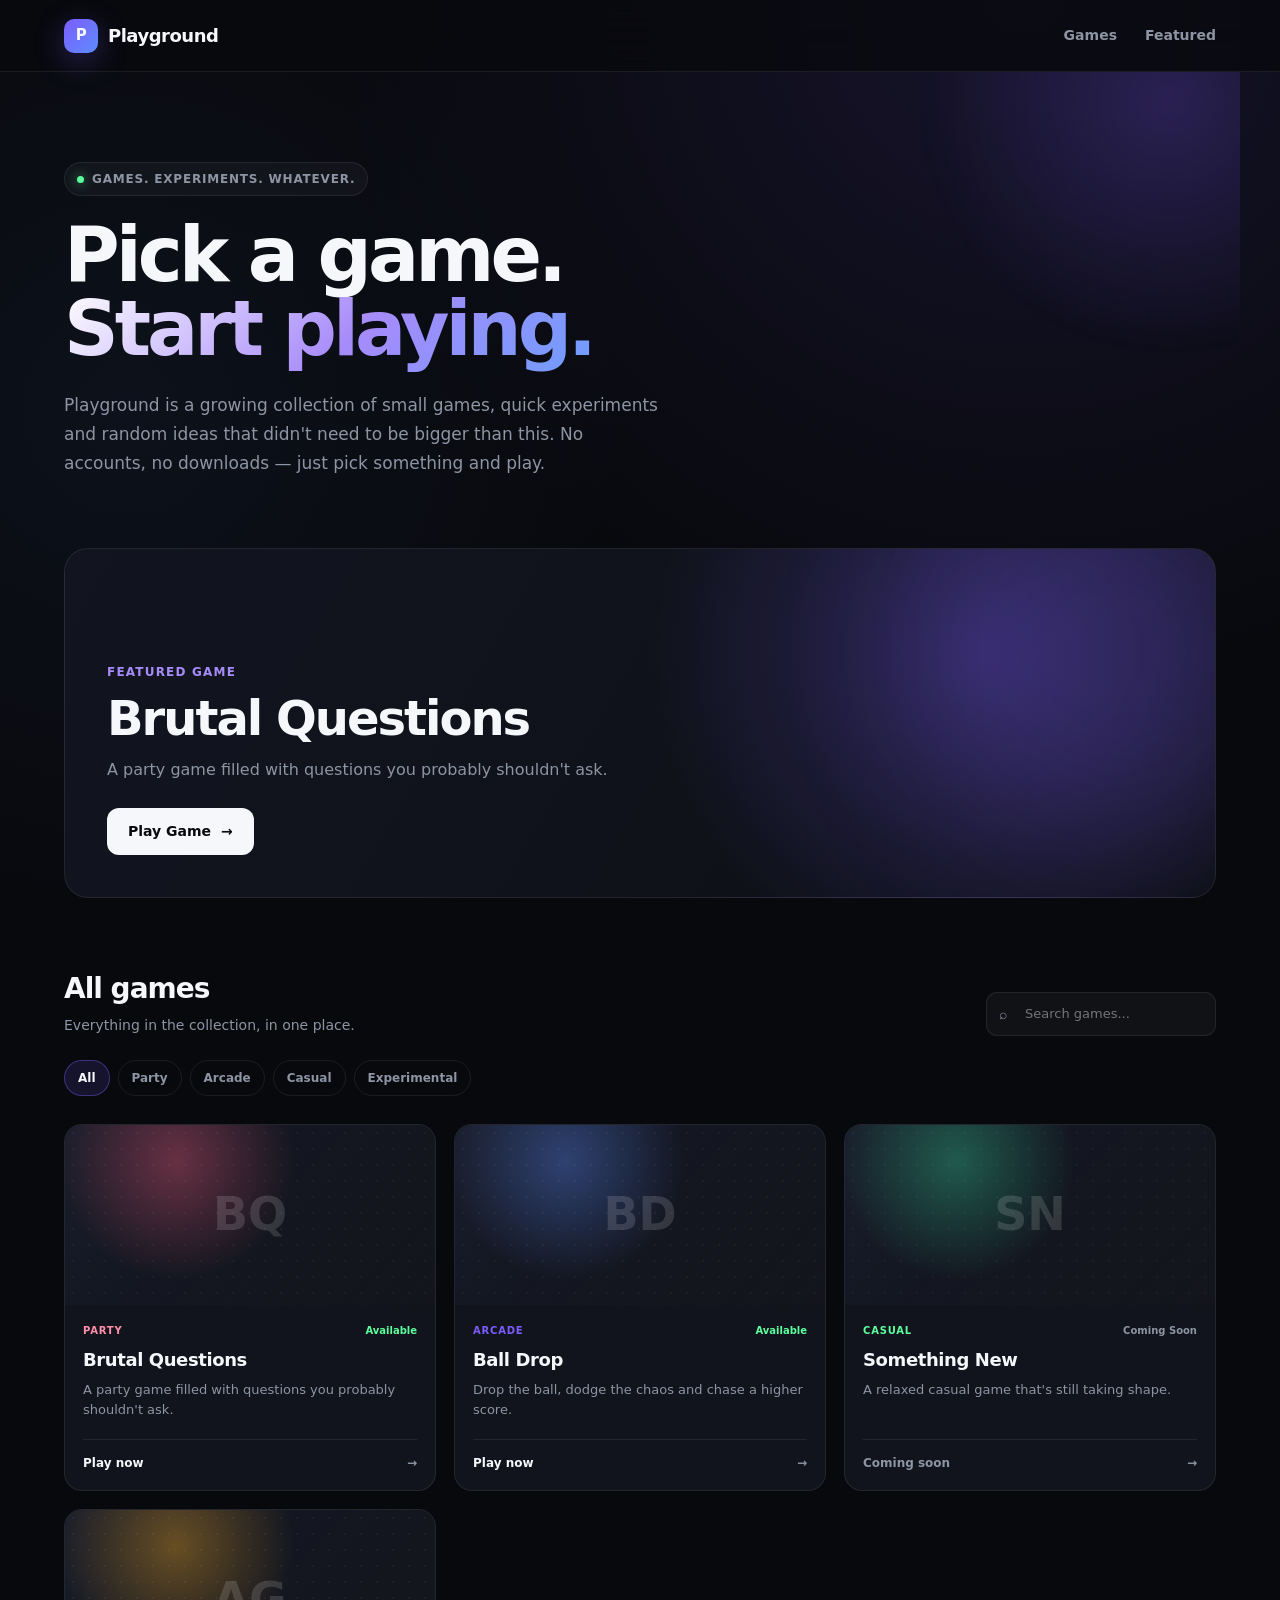
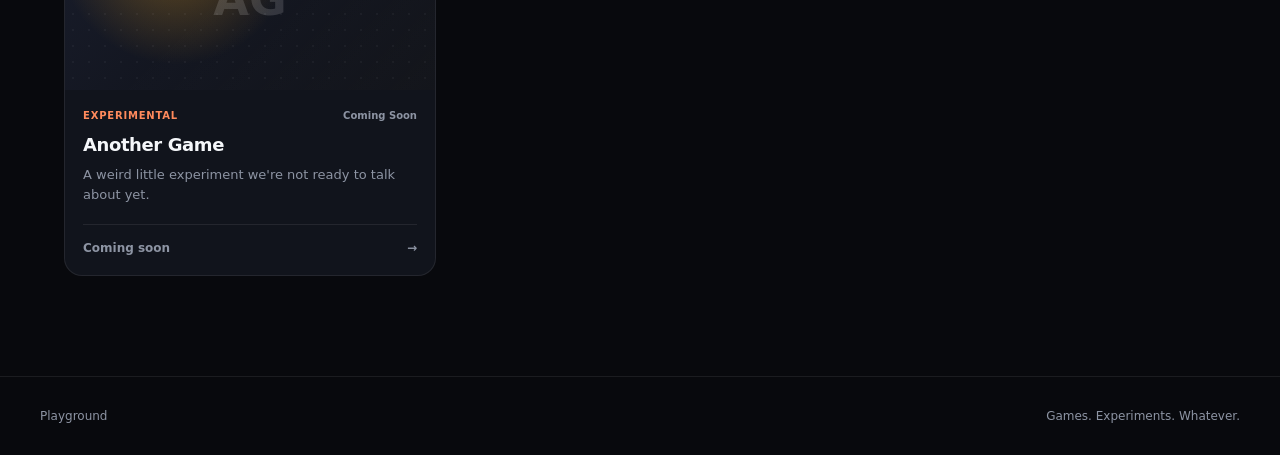
==== index.html @ f6d15ee1 "Initial Playground portal: static site with data-driven games Dark, modern game portal built with pl" ====
<!DOCTYPE html>
<html lang="en">
<head>
    <meta charset="UTF-8">
    <meta name="viewport" content="width=device-width, initial-scale=1.0">

    <title>Playground — Games. Experiments. Whatever.</title>
    <meta name="description" content="Playground is a collection of small games, experiments and random ideas. Pick something and start playing.">

    <link rel="stylesheet" href="style.css">
</head>

<body>

    <!-- =========================
         NAVIGATION
    ========================== -->

    <nav class="navbar">
        <div class="nav-inner">

            <a href="#" class="logo">
                <span class="logo-mark">P</span>
                <span>Playground</span>
            </a>

            <div class="nav-links">
                <a href="#games">Games</a>
                <a href="#featured">Featured</a>
            </div>

        </div>
    </nav>


    <!-- =========================
         HERO
    ========================== -->

    <header class="hero">

        <div class="hero-glow" aria-hidden="true"></div>

        <div class="hero-content">

            <div class="eyebrow">
                <span class="status-dot"></span>
                Games. Experiments. Whatever.
            </div>

            <h1>
                Pick a game.<br>
                <span>Start playing.</span>
            </h1>

            <p>
                Playground is a growing collection of small games,
                quick experiments and random ideas that didn't need
                to be bigger than this. No accounts, no downloads —
                just pick something and play.
            </p>

        </div>

    </header>


    <!-- =========================
         FEATURED
    ========================== -->

    <section class="featured" id="featured">
        <div class="featured-card" id="featuredCard">
            <!-- Rendered dynamically from games data in app.js -->
        </div>
    </section>


    <!-- =========================
         GAMES
    ========================== -->

    <main class="games-section" id="games">

        <div class="section-header">

            <div class="section-title">
                <h2>All games</h2>
                <p>Everything in the collection, in one place.</p>
            </div>

            <div class="search">
                <span class="search-icon" aria-hidden="true">⌕</span>
                <input
                    type="search"
                    id="searchInput"
                    placeholder="Search games..."
                    autocomplete="off"
                    aria-label="Search games"
                >
            </div>

        </div>


        <!-- FILTERS -->

        <div class="filters" role="group" aria-label="Filter games by category">

            <button class="filter active" data-category="all">
                All
            </button>

            <button class="filter" data-category="party">
                Party
            </button>

            <button class="filter" data-category="arcade">
                Arcade
            </button>

            <button class="filter" data-category="casual">
                Casual
            </button>

            <button class="filter" data-category="experimental">
                Experimental
            </button>

        </div>


        <!-- GAME CARDS (rendered dynamically) -->

        <div class="game-grid" id="gameGrid">
            <!-- Rendered dynamically from games data in app.js -->
        </div>

        <div class="empty-state" id="emptyState">
            No games found.
        </div>

    </main>


    <!-- =========================
         FOOTER
    ========================== -->

    <footer>

        <div class="footer-inner">

            <span>Playground</span>
            <span>Games. Experiments. Whatever.</span>

        </div>

    </footer>


    <script src="app.js"></script>

</body>
</html>
---- style.css ----
/* =========================
   ROOT / RESET
========================= */

:root {
    --bg: #08090d;
    --bg-soft: #0d0f15;
    --card: #11141c;
    --card-hover: #171b25;
    --border: rgba(255, 255, 255, 0.08);
    --text: #f5f7fa;
    --muted: #8d94a3;
    --accent: #7c5cff;
    --accent-2: #a78bfa;
    --radius: 18px;
    --max-width: 1200px;

    /* category accents */
    --cat-party-a: #ff5c7a;
    --cat-party-b: #ff8fab;
    --cat-arcade-a: #5c8dff;
    --cat-arcade-b: #7c5cff;
    --cat-casual-a: #34d399;
    --cat-casual-b: #5cff9d;
    --cat-experimental-a: #ffb020;
    --cat-experimental-b: #ff8a5c;
}

* {
    box-sizing: border-box;
    margin: 0;
    padding: 0;
}

html {
    scroll-behavior: smooth;
}

body {
    background:
        radial-gradient(circle at 80% 0%, rgba(124, 92, 255, 0.12), transparent 30%),
        radial-gradient(circle at 10% 20%, rgba(92, 150, 255, 0.06), transparent 25%),
        var(--bg);
    color: var(--text);
    font-family:
        Inter,
        ui-sans-serif,
        system-ui,
        -apple-system,
        BlinkMacSystemFont,
        "Segoe UI",
        sans-serif;
    min-height: 100vh;
    line-height: 1.5;
}

a {
    color: inherit;
    text-decoration: none;
}

button,
input {
    font: inherit;
}

/* =========================
   NAVIGATION
========================= */

.navbar {
    position: sticky;
    top: 0;
    z-index: 100;
    height: 72px;
    border-bottom: 1px solid var(--border);
    background: rgba(8, 9, 13, 0.78);
    backdrop-filter: blur(18px);
}

.nav-inner {
    max-width: var(--max-width);
    height: 100%;
    margin: 0 auto;
    padding: 0 24px;

    display: flex;
    align-items: center;
    justify-content: space-between;
}

.logo {
    display: flex;
    align-items: center;
    gap: 10px;
    font-size: 18px;
    font-weight: 800;
    letter-spacing: -0.5px;
}

.logo-mark {
    width: 34px;
    height: 34px;
    border-radius: 10px;

    display: grid;
    place-items: center;

    background: linear-gradient(135deg, var(--accent), #5c8dff);

    box-shadow: 0 8px 30px rgba(124, 92, 255, 0.3);
    font-size: 15px;
}

.nav-links {
    display: flex;
    align-items: center;
    gap: 28px;
}

.nav-links a {
    color: var(--muted);
    font-size: 14px;
    font-weight: 600;
    transition: color 0.2s ease;
}

.nav-links a:hover {
    color: var(--text);
}

/* =========================
   HERO
========================= */

.hero {
    position: relative;
    max-width: var(--max-width);
    margin: 0 auto;
    padding: 90px 24px 70px;
    overflow: hidden;
}

.hero-glow {
    position: absolute;
    width: 500px;
    height: 500px;
    right: -180px;
    top: -220px;

    border-radius: 50%;
    background: radial-gradient(circle, rgba(124, 92, 255, 0.22), transparent 70%);
    filter: blur(10px);
    pointer-events: none;
}

.hero-content {
    position: relative;
    z-index: 1;
    max-width: 720px;
}

.eyebrow {
    display: inline-flex;
    align-items: center;
    gap: 8px;

    padding: 7px 12px;
    margin-bottom: 22px;

    border: 1px solid var(--border);
    border-radius: 999px;

    background: rgba(255, 255, 255, 0.035);
    color: var(--muted);

    font-size: 12px;
    font-weight: 700;
    text-transform: uppercase;
    letter-spacing: 0.8px;
}

.status-dot {
    width: 7px;
    height: 7px;
    border-radius: 50%;
    background: #5cff9d;
    box-shadow: 0 0 12px rgba(92, 255, 157, 0.7);
}

.hero h1 {
    font-size: clamp(42px, 7vw, 76px);
    line-height: 0.98;
    letter-spacing: -4px;
    margin-bottom: 24px;
}

.hero h1 span {
    background: linear-gradient(135deg, #ffffff, #a78bfa 55%, #6f9dff);

    -webkit-background-clip: text;
    background-clip: text;
    color: transparent;
}

.hero p {
    max-width: 600px;
    color: var(--muted);
    font-size: 17px;
    line-height: 1.7;
}

/* =========================
   FEATURED GAME
========================= */

.featured {
    max-width: var(--max-width);
    margin: 0 auto;
    padding: 0 24px 70px;
}

.featured-card {
    position: relative;
    min-height: 350px;
    overflow: hidden;

    border: 1px solid var(--border);
    border-radius: 24px;

    background:
        radial-gradient(circle at 80% 30%, rgba(124, 92, 255, 0.30), transparent 35%),
        linear-gradient(120deg, #121520, #0d0f15);

    display: flex;
    align-items: flex-end;
}

.featured-glow {
    position: absolute;
    width: 400px;
    height: 400px;
    right: -100px;
    top: -100px;

    border-radius: 50%;
    background: rgba(124, 92, 255, 0.16);
    filter: blur(70px);
    pointer-events: none;
}

.featured-content {
    position: relative;
    z-index: 2;

    padding: 42px;
    max-width: 650px;
}

.featured-label {
    color: var(--accent-2);
    font-size: 12px;
    font-weight: 800;
    letter-spacing: 1.2px;
    text-transform: uppercase;
    margin-bottom: 12px;
}

.featured-content h2 {
    font-size: clamp(30px, 5vw, 48px);
    line-height: 1.05;
    letter-spacing: -2px;
    margin-bottom: 14px;
}

.featured-content p {
    color: var(--muted);
    max-width: 520px;
    margin-bottom: 26px;
}

.play-button {
    display: inline-flex;
    align-items: center;
    justify-content: center;
    gap: 10px;

    padding: 13px 21px;

    border: 0;
    border-radius: 12px;

    background: var(--text);
    color: #090a0d;

    font-size: 14px;
    font-weight: 800;

    cursor: pointer;
    transition:
        transform 0.2s ease,
        box-shadow 0.2s ease;
}

.play-button:hover {
    transform: translateY(-2px);
    box-shadow: 0 12px 35px rgba(255, 255, 255, 0.12);
}

/* =========================
   GAMES SECTION
========================= */

.games-section {
    max-width: var(--max-width);
    margin: 0 auto;
    padding: 0 24px 100px;
}

.section-header {
    display: flex;
    align-items: flex-end;
    justify-content: space-between;
    gap: 20px;
    margin-bottom: 24px;
}

.section-title h2 {
    font-size: 28px;
    letter-spacing: -1px;
}

.section-title p {
    color: var(--muted);
    font-size: 14px;
    margin-top: 5px;
}

.search {
    position: relative;
}

.search input {
    width: 230px;
    padding: 11px 14px 11px 38px;

    border: 1px solid var(--border);
    border-radius: 11px;

    outline: none;

    background: rgba(255, 255, 255, 0.04);
    color: var(--text);

    font-size: 13px;

    transition:
        border-color 0.2s ease,
        background 0.2s ease;
}

.search input:focus {
    border-color: rgba(124, 92, 255, 0.6);
    background: rgba(255, 255, 255, 0.06);
}

.search-icon {
    position: absolute;
    left: 13px;
    top: 50%;
    transform: translateY(-50%);

    color: var(--muted);
    font-size: 14px;
}

/* =========================
   FILTERS
========================= */

.filters {
    display: flex;
    gap: 8px;
    flex-wrap: wrap;
    margin-bottom: 28px;
}

.filter {
    padding: 8px 13px;

    border: 1px solid var(--border);
    border-radius: 999px;

    background: transparent;
    color: var(--muted);

    font-size: 12px;
    font-weight: 700;

    cursor: pointer;
    transition: all 0.2s ease;
}

.filter:hover,
.filter.active {
    background: rgba(124, 92, 255, 0.13);
    border-color: rgba(124, 92, 255, 0.4);
    color: var(--text);
}

/* =========================
   GAME GRID
========================= */

.game-grid {
    display: grid;
    grid-template-columns: repeat(3, 1fr);
    gap: 18px;
}

.game-card {
    display: block;
    overflow: hidden;

    border: 1px solid var(--border);
    border-radius: var(--radius);

    background: var(--card);

    transition:
        transform 0.25s ease,
        border-color 0.25s ease,
        background 0.25s ease;
}

.game-card:hover {
    transform: translateY(-5px);
    border-color: rgba(255, 255, 255, 0.14);
    background: var(--card-hover);
}

.game-card.is-disabled {
    cursor: default;
}

.game-card.is-disabled:hover {
    transform: none;
    border-color: var(--border);
    background: var(--card);
}

.game-image {
    position: relative;
    height: 180px;
    overflow: hidden;

    display: flex;
    align-items: center;
    justify-content: center;

    background:
        radial-gradient(circle at 30% 20%, var(--cat-glow, rgba(124, 92, 255, 0.35)), transparent 40%),
        linear-gradient(135deg, #191d2b, #0c0e14);
}

.game-image::before {
    content: "";
    position: absolute;
    inset: 0;
    opacity: 0.5;
    background-image:
        radial-gradient(rgba(255, 255, 255, 0.08) 1px, transparent 1px);
    background-size: 16px 16px;
}

.game-image::after {
    content: "";
    position: absolute;
    inset: 0;

    background: linear-gradient(135deg, transparent 40%, rgba(255, 255, 255, 0.03));
}

.game-card[data-category="party"] .game-image {
    --cat-glow: rgba(255, 92, 122, 0.35);
}

.game-card[data-category="arcade"] .game-image {
    --cat-glow: rgba(92, 141, 255, 0.35);
}

.game-card[data-category="casual"] .game-image {
    --cat-glow: rgba(52, 211, 153, 0.35);
}

.game-card[data-category="experimental"] .game-image {
    --cat-glow: rgba(255, 176, 32, 0.35);
}

.game-icon {
    position: relative;
    z-index: 1;

    font-size: 46px;
    font-weight: 900;

    color: rgba(255, 255, 255, 0.14);
    user-select: none;
}

.game-info {
    padding: 18px;
}

.game-meta {
    display: flex;
    align-items: center;
    justify-content: space-between;
    gap: 10px;

    margin-bottom: 8px;
}

.game-category {
    font-size: 10px;
    font-weight: 800;
    text-transform: uppercase;
    letter-spacing: 0.8px;
}

.game-card[data-category="party"] .game-category {
    color: var(--cat-party-b);
}

.game-card[data-category="arcade"] .game-category {
    color: var(--cat-arcade-b);
}

.game-card[data-category="casual"] .game-category {
    color: var(--cat-casual-b);
}

.game-card[data-category="experimental"] .game-category {
    color: var(--cat-experimental-b);
}

.game-status {
    color: #5cff9d;
    font-size: 10px;
    font-weight: 700;
}

.game-status.is-soon {
    color: var(--muted);
}

.game-info h3 {
    font-size: 18px;
    letter-spacing: -0.4px;
    margin-bottom: 7px;
}

.game-info p {
    min-height: 42px;
    color: var(--muted);
    font-size: 13px;
    line-height: 1.6;
    margin-bottom: 17px;
}

.game-link {
    display: flex;
    align-items: center;
    justify-content: space-between;

    padding-top: 14px;
    border-top: 1px solid var(--border);

    color: var(--text);
    font-size: 12px;
    font-weight: 800;
}

.game-link.is-disabled {
    color: var(--muted);
}

.game-link span:last-child {
    color: var(--muted);
    transition: transform 0.2s ease;
}

.game-card:not(.is-disabled):hover .game-link span:last-child {
    transform: translateX(4px);
}

/* =========================
   EMPTY STATE
========================= */

.empty-state {
    display: none;
    padding: 50px 20px;
    text-align: center;
    color: var(--muted);
}

/* =========================
   FOOTER
========================= */

footer {
    border-top: 1px solid var(--border);
    padding: 30px 24px;
    color: var(--muted);
    font-size: 12px;
}

.footer-inner {
    max-width: var(--max-width);
    margin: 0 auto;

    display: flex;
    align-items: center;
    justify-content: space-between;
    gap: 20px;
}

/* =========================
   RESPONSIVE
========================= */

@media (max-width: 900px) {
    .game-grid {
        grid-template-columns: repeat(2, 1fr);
    }
}

@media (max-width: 650px) {
    .navbar {
        height: 64px;
    }

    .nav-links {
        display: none;
    }

    .hero {
        padding-top: 65px;
        padding-bottom: 50px;
    }

    .hero h1 {
        letter-spacing: -2.5px;
    }

    .featured-card {
        min-height: 330px;
    }

    .featured-content {
        padding: 28px;
    }

    .section-header {
        align-items: stretch;
        flex-direction: column;
    }

    .search input {
        width: 100%;
    }

    .game-grid {
        grid-template-columns: 1fr;
    }

    .game-image {
        height: 200px;
    }

    .footer-inner {
        flex-direction: column;
        align-items: flex-start;
    }
}
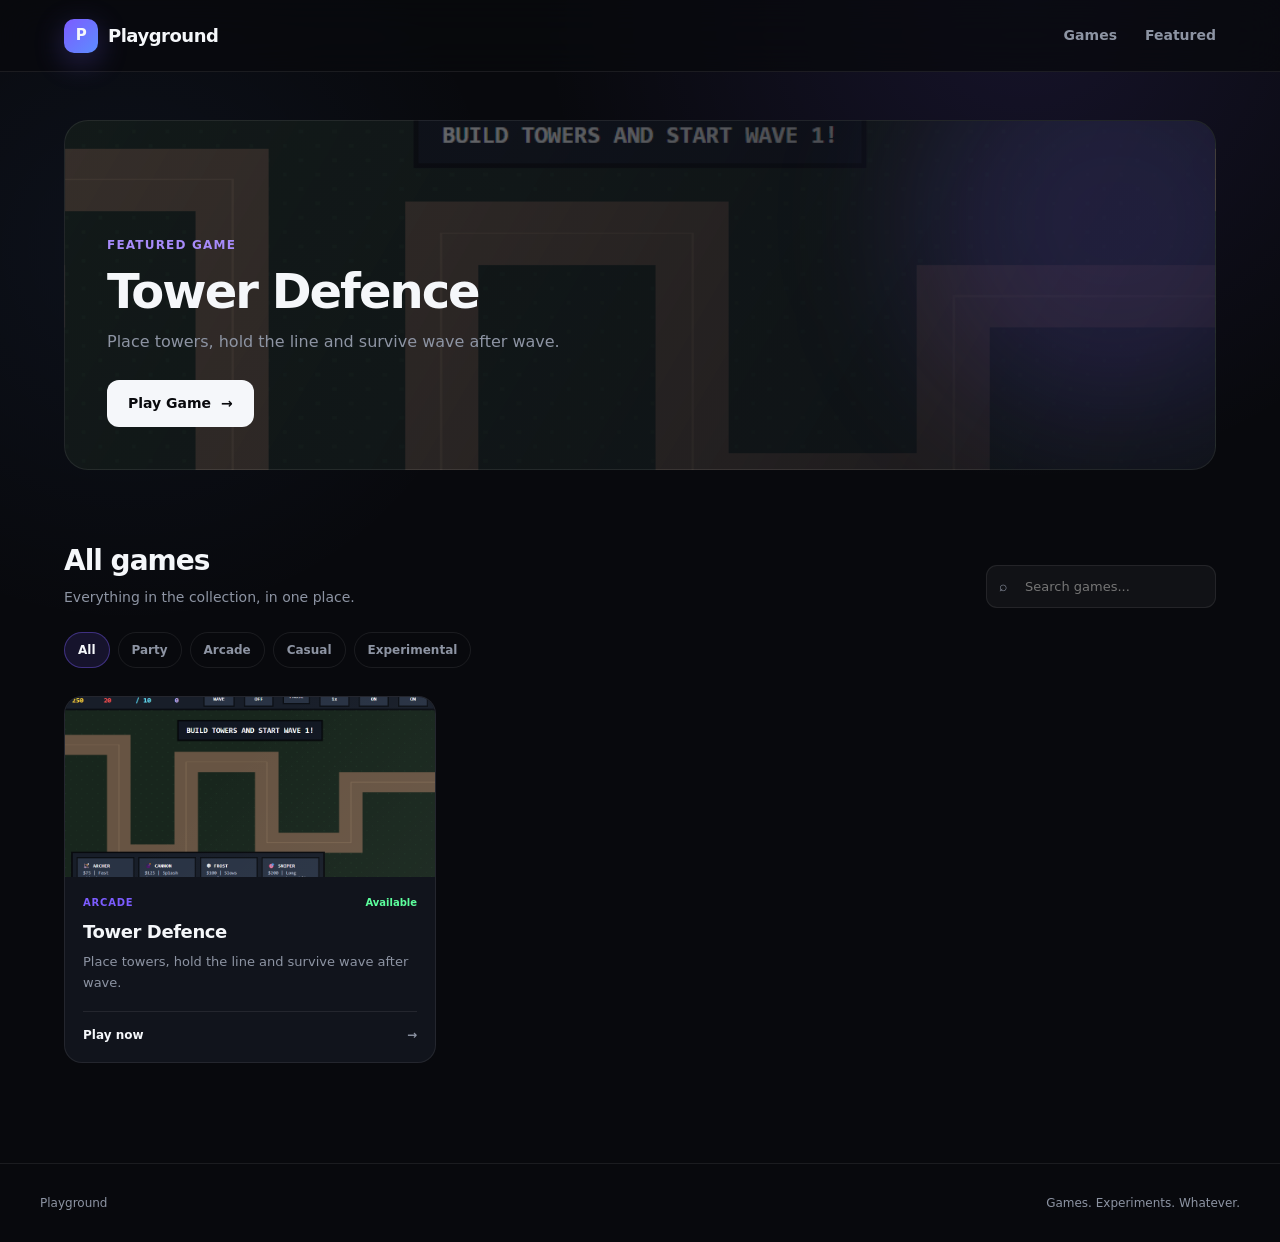
==== commit 95fd9749: "Remove hero section for a simpler, more compact portal Drops the tagline eyebrow, headline and intro" ====
--- a/index.html
+++ b/index.html
@@ -31,38 +31,6 @@
 
         </div>
     </nav>
-
-
-    <!-- =========================
-         HERO
-    ========================== -->
-
-    <header class="hero">
-
-        <div class="hero-glow" aria-hidden="true"></div>
-
-        <div class="hero-content">
-
-            <div class="eyebrow">
-                <span class="status-dot"></span>
-                Games. Experiments. Whatever.
-            </div>
-
-            <h1>
-                Pick a game.<br>
-                <span>Start playing.</span>
-            </h1>
-
-            <p>
-                Playground is a growing collection of small games,
-                quick experiments and random ideas that didn't need
-                to be bigger than this. No accounts, no downloads —
-                just pick something and play.
-            </p>
-
-        </div>
-
-    </header>
 
 
     <!-- =========================
--- a/style.css
+++ b/style.css
@@ -130,94 +130,13 @@
 }
 
 /* =========================
-   HERO
-========================= */
-
-.hero {
-    position: relative;
-    max-width: var(--max-width);
-    margin: 0 auto;
-    padding: 90px 24px 70px;
-    overflow: hidden;
-}
-
-.hero-glow {
-    position: absolute;
-    width: 500px;
-    height: 500px;
-    right: -180px;
-    top: -220px;
-
-    border-radius: 50%;
-    background: radial-gradient(circle, rgba(124, 92, 255, 0.22), transparent 70%);
-    filter: blur(10px);
-    pointer-events: none;
-}
-
-.hero-content {
-    position: relative;
-    z-index: 1;
-    max-width: 720px;
-}
-
-.eyebrow {
-    display: inline-flex;
-    align-items: center;
-    gap: 8px;
-
-    padding: 7px 12px;
-    margin-bottom: 22px;
-
-    border: 1px solid var(--border);
-    border-radius: 999px;
-
-    background: rgba(255, 255, 255, 0.035);
-    color: var(--muted);
-
-    font-size: 12px;
-    font-weight: 700;
-    text-transform: uppercase;
-    letter-spacing: 0.8px;
-}
-
-.status-dot {
-    width: 7px;
-    height: 7px;
-    border-radius: 50%;
-    background: #5cff9d;
-    box-shadow: 0 0 12px rgba(92, 255, 157, 0.7);
-}
-
-.hero h1 {
-    font-size: clamp(42px, 7vw, 76px);
-    line-height: 0.98;
-    letter-spacing: -4px;
-    margin-bottom: 24px;
-}
-
-.hero h1 span {
-    background: linear-gradient(135deg, #ffffff, #a78bfa 55%, #6f9dff);
-
-    -webkit-background-clip: text;
-    background-clip: text;
-    color: transparent;
-}
-
-.hero p {
-    max-width: 600px;
-    color: var(--muted);
-    font-size: 17px;
-    line-height: 1.7;
-}
-
-/* =========================
    FEATURED GAME
 ========================= */
 
 .featured {
     max-width: var(--max-width);
     margin: 0 auto;
-    padding: 0 24px 70px;
+    padding: 48px 24px 70px;
 }
 
 .featured-card {
@@ -234,6 +153,11 @@
 
     display: flex;
     align-items: flex-end;
+}
+
+.featured-card.has-image {
+    background-size: cover;
+    background-position: center;
 }
 
 .featured-glow {
@@ -481,6 +405,15 @@
     background: linear-gradient(135deg, transparent 40%, rgba(255, 255, 255, 0.03));
 }
 
+.game-image.has-image {
+    background-size: cover;
+    background-position: center 60%;
+}
+
+.game-image.has-image::before {
+    content: none;
+}
+
 .game-card[data-category="party"] .game-image {
     --cat-glow: rgba(255, 92, 122, 0.35);
 }
@@ -645,13 +578,9 @@
         display: none;
     }
 
-    .hero {
-        padding-top: 65px;
+    .featured {
+        padding-top: 32px;
         padding-bottom: 50px;
-    }
-
-    .hero h1 {
-        letter-spacing: -2.5px;
     }
 
     .featured-card {
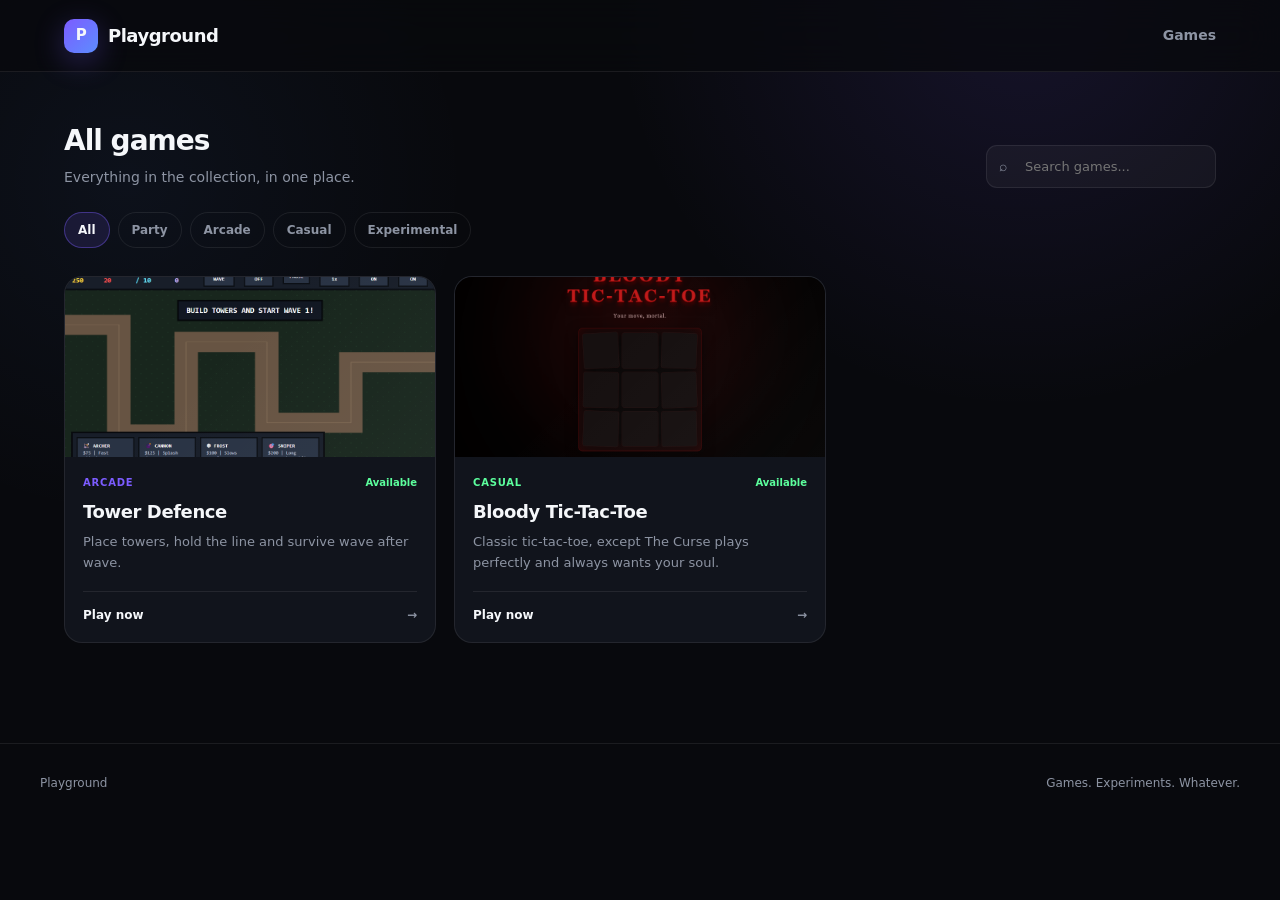
==== commit 25b53a44: "Hide the featured game card, keep just the game list Removes the featured section and its nav link f" ====
--- a/index.html
+++ b/index.html
@@ -26,22 +26,10 @@
 
             <div class="nav-links">
                 <a href="#games">Games</a>
-                <a href="#featured">Featured</a>
             </div>
 
         </div>
     </nav>
-
-
-    <!-- =========================
-         FEATURED
-    ========================== -->
-
-    <section class="featured" id="featured">
-        <div class="featured-card" id="featuredCard">
-            <!-- Rendered dynamically from games data in app.js -->
-        </div>
-    </section>
 
 
     <!-- =========================
--- a/style.css
+++ b/style.css
@@ -238,7 +238,7 @@
 .games-section {
     max-width: var(--max-width);
     margin: 0 auto;
-    padding: 0 24px 100px;
+    padding: 48px 24px 100px;
 }
 
 .section-header {
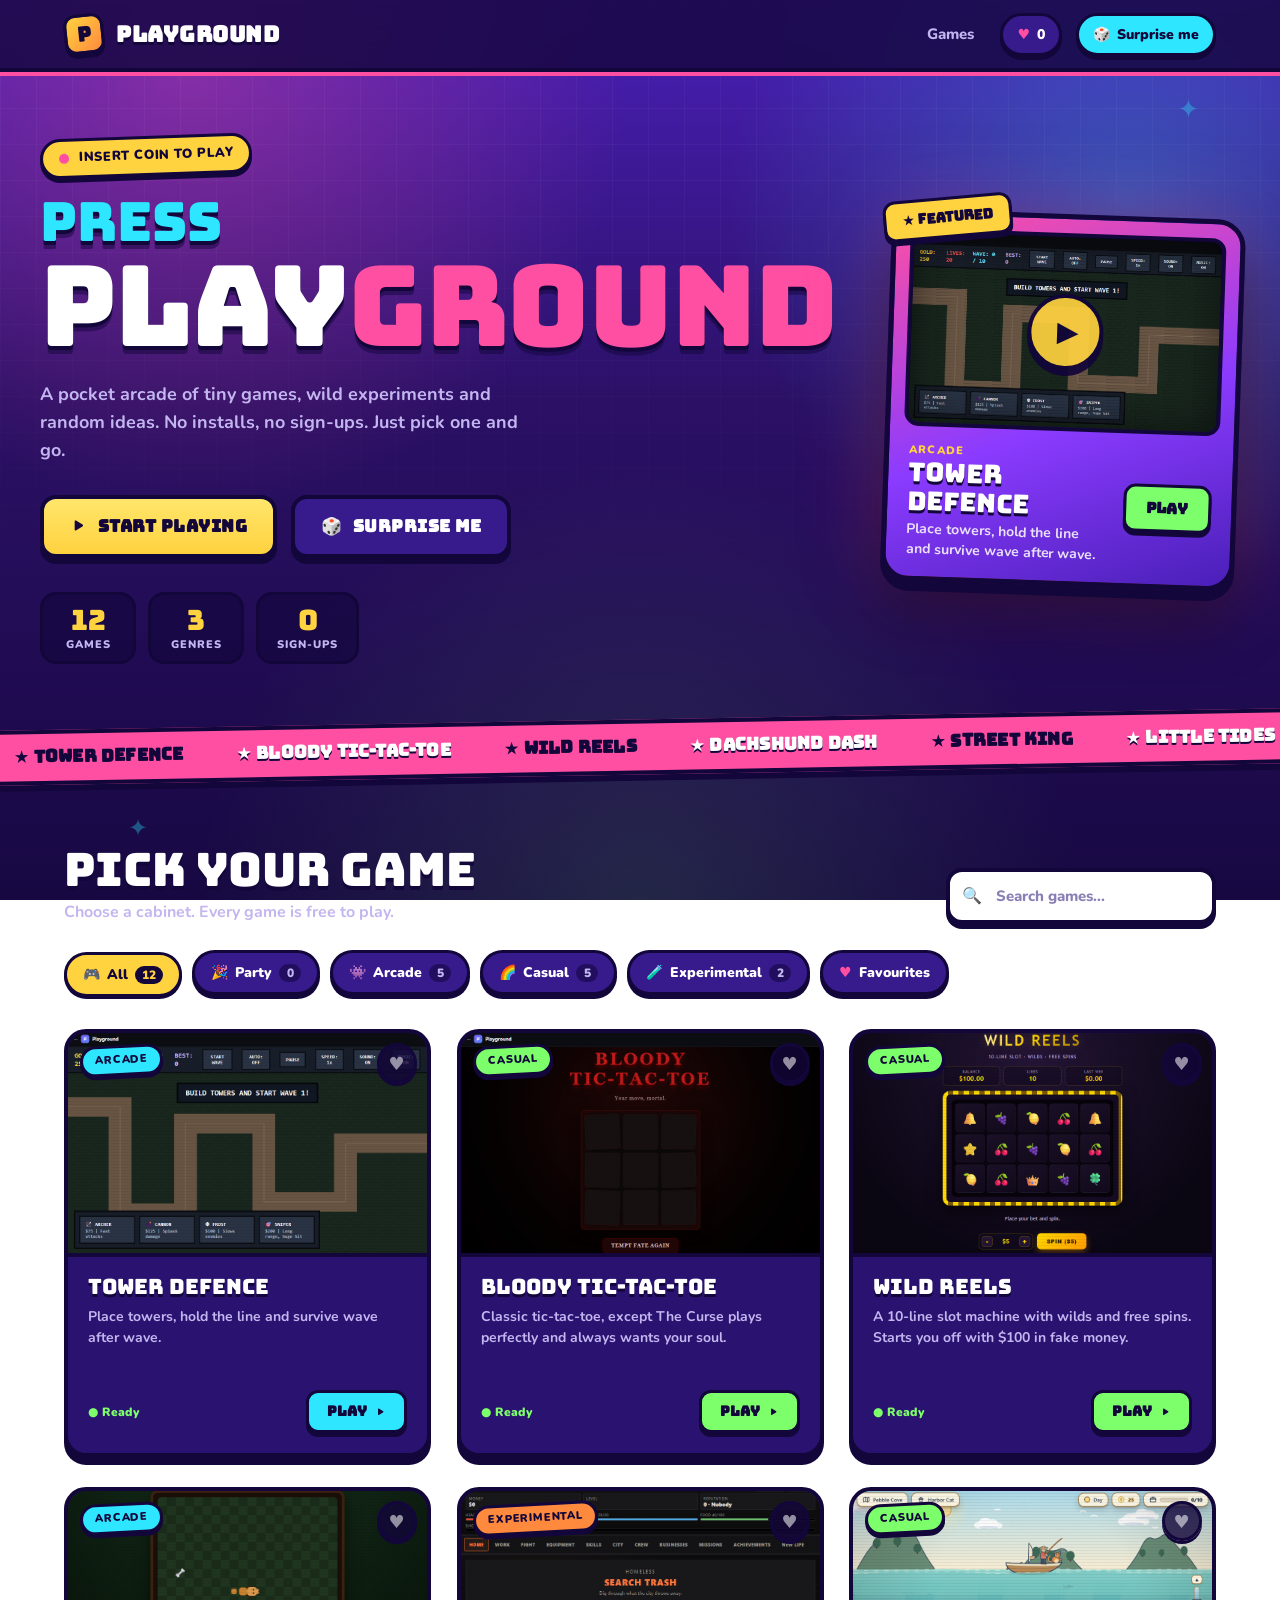
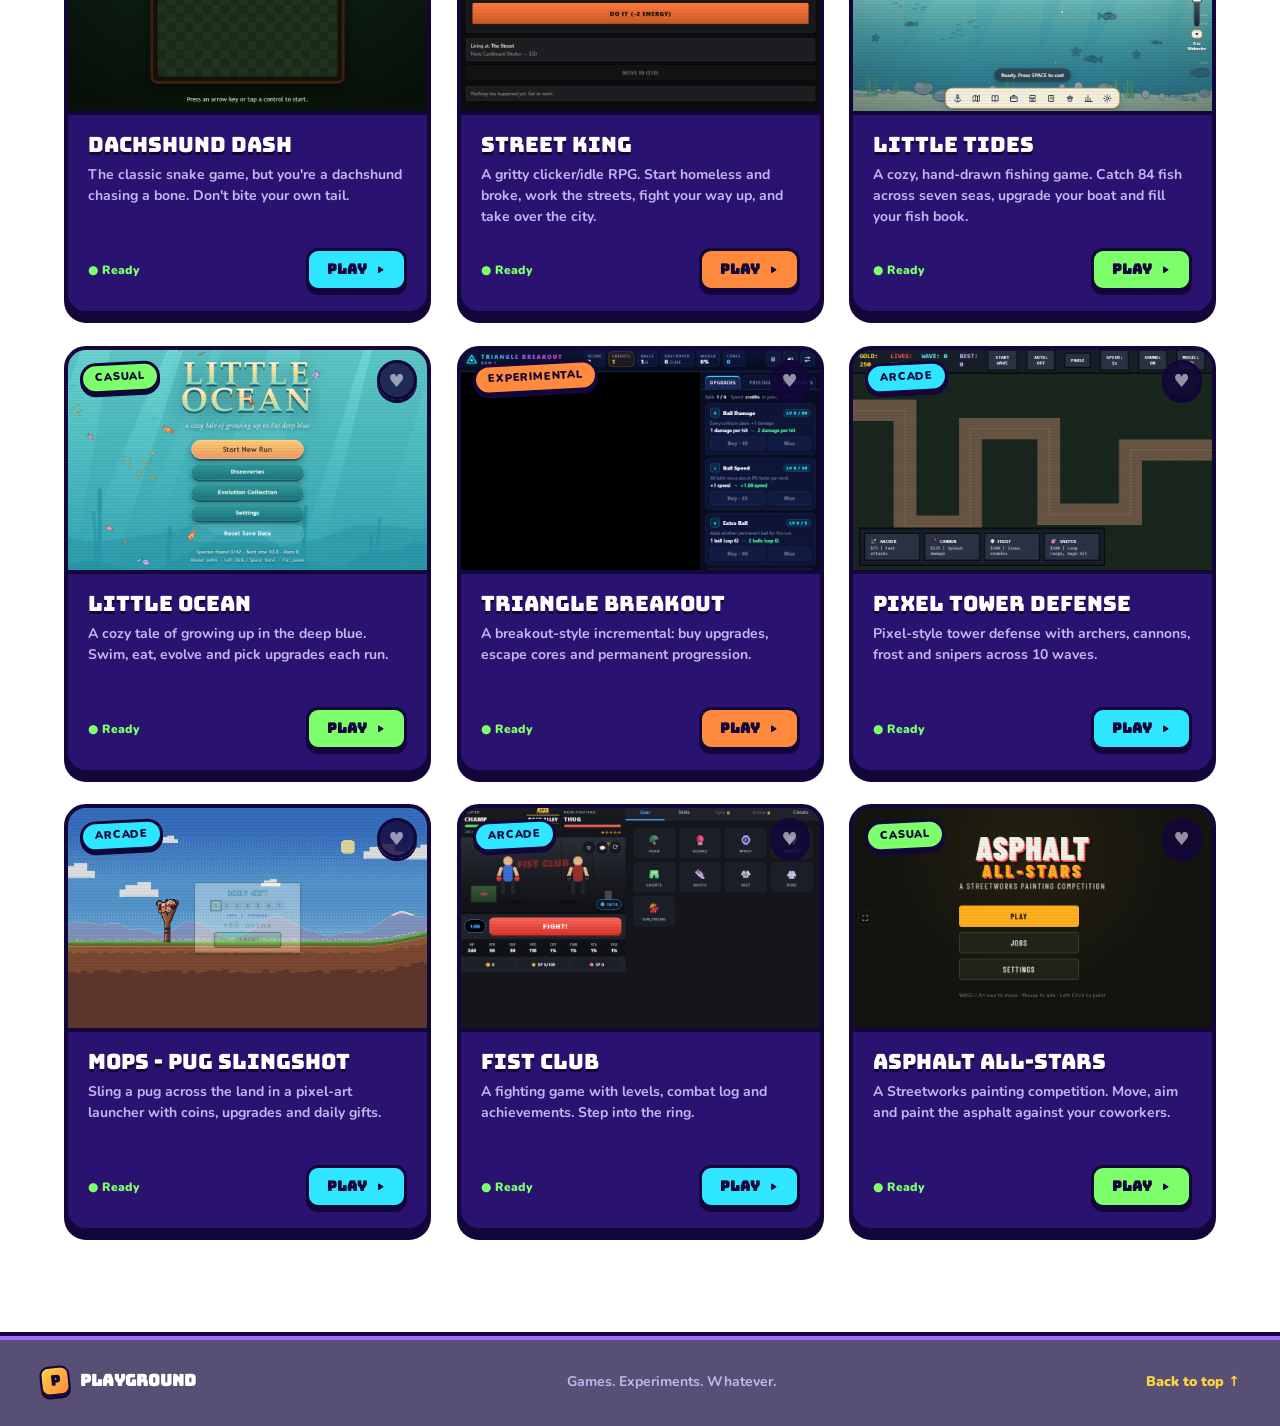
==== commit 01c6b4d1: "Redesign portal as a colourful arcade-style game hub New hero with featured arcade cabinet, ticker, " ====
--- a/index.html
+++ b/index.html
@@ -6,11 +6,27 @@
 
     <title>Playground — Games. Experiments. Whatever.</title>
     <meta name="description" content="Playground is a collection of small games, experiments and random ideas. Pick something and start playing.">
+    <meta name="theme-color" content="#2b1065">
+
+    <link rel="preconnect" href="https://fonts.googleapis.com">
+    <link rel="preconnect" href="https://fonts.gstatic.com" crossorigin>
+    <link href="https://fonts.googleapis.com/css2?family=Bungee&family=Nunito:wght@600;700;800;900&display=swap" rel="stylesheet">
 
     <link rel="stylesheet" href="style.css">
 </head>
 
 <body>
+
+    <!-- floating background decoration -->
+    <div class="bg-deco" aria-hidden="true">
+        <span style="--x: 6%;  --y: 14%; --s: 34px; --d: 0s;">★</span>
+        <span style="--x: 92%; --y: 10%; --s: 26px; --d: 1.2s;">✦</span>
+        <span style="--x: 84%; --y: 46%; --s: 40px; --d: 0.6s;">◆</span>
+        <span style="--x: 3%;  --y: 58%; --s: 30px; --d: 2s;">✚</span>
+        <span style="--x: 95%; --y: 78%; --s: 32px; --d: 1.6s;">★</span>
+        <span style="--x: 10%; --y: 90%; --s: 24px; --d: 0.3s;">✦</span>
+    </div>
+
 
     <!-- =========================
          NAVIGATION
@@ -19,17 +35,65 @@
     <nav class="navbar">
         <div class="nav-inner">
 
-            <a href="#" class="logo">
+            <a href="#top" class="logo">
                 <span class="logo-mark">P</span>
-                <span>Playground</span>
+                <span class="logo-text">Playground</span>
             </a>
 
             <div class="nav-links">
-                <a href="#games">Games</a>
+                <a href="#games" class="nav-link">Games</a>
+                <button class="nav-pill" id="favNav" type="button" aria-label="Show favourite games">
+                    <span aria-hidden="true">♥</span>
+                    <span id="favCount">0</span>
+                </button>
+                <button class="nav-btn" id="surpriseNav" type="button">
+                    <span aria-hidden="true">🎲</span> <span class="nav-btn-label">Surprise me</span>
+                </button>
             </div>
 
         </div>
     </nav>
+
+
+    <!-- =========================
+         HERO
+    ========================== -->
+
+    <header class="hero" id="top">
+        <div class="hero-inner">
+
+            <div class="hero-copy">
+                <div class="hero-badge"><span class="pulse-dot"></span> Insert coin to play</div>
+                <h1>
+                    <span class="h1-line">Press</span>
+                    <span class="h1-line h1-big">Play<span class="h1-accent">ground</span></span>
+                </h1>
+                <p>A pocket arcade of tiny games, wild experiments and random ideas. No installs, no sign-ups. Just pick one and go.</p>
+
+                <div class="hero-actions">
+                    <a href="#games" class="btn btn-primary">
+                        <span aria-hidden="true">▶</span> Start playing
+                    </a>
+                    <button class="btn btn-ghost" id="surpriseHero" type="button">
+                        <span aria-hidden="true">🎲</span> Surprise me
+                    </button>
+                </div>
+
+                <div class="hero-stats" id="heroStats"></div>
+            </div>
+
+            <div class="hero-feature" id="featuredCard">
+                <!-- Rendered dynamically from games data in app.js -->
+            </div>
+
+        </div>
+    </header>
+
+
+    <!-- scrolling ticker -->
+    <div class="ticker" aria-hidden="true">
+        <div class="ticker-track" id="tickerTrack"></div>
+    </div>
 
 
     <!-- =========================
@@ -41,12 +105,12 @@
         <div class="section-header">
 
             <div class="section-title">
-                <h2>All games</h2>
-                <p>Everything in the collection, in one place.</p>
+                <h2>Pick your game</h2>
+                <p>Choose a cabinet. Every game is free to play.</p>
             </div>
 
             <div class="search">
-                <span class="search-icon" aria-hidden="true">⌕</span>
+                <span class="search-icon" aria-hidden="true">🔍</span>
                 <input
                     type="search"
                     id="searchInput"
@@ -61,26 +125,30 @@
 
         <!-- FILTERS -->
 
-        <div class="filters" role="group" aria-label="Filter games by category">
+        <div class="filters" role="group" aria-label="Filter games by category" id="filters">
 
             <button class="filter active" data-category="all">
-                All
+                <span aria-hidden="true">🎮</span> All
             </button>
 
             <button class="filter" data-category="party">
-                Party
+                <span aria-hidden="true">🎉</span> Party
             </button>
 
             <button class="filter" data-category="arcade">
-                Arcade
+                <span aria-hidden="true">👾</span> Arcade
             </button>
 
             <button class="filter" data-category="casual">
-                Casual
+                <span aria-hidden="true">🌈</span> Casual
             </button>
 
             <button class="filter" data-category="experimental">
-                Experimental
+                <span aria-hidden="true">🧪</span> Experimental
+            </button>
+
+            <button class="filter" data-category="favorites">
+                <span aria-hidden="true">♥</span> Favourites
             </button>
 
         </div>
@@ -93,7 +161,9 @@
         </div>
 
         <div class="empty-state" id="emptyState">
-            No games found.
+            <div class="empty-icon" aria-hidden="true">👻</div>
+            <strong>No games found.</strong>
+            <span id="emptyHint">Try a different search or category.</span>
         </div>
 
     </main>
@@ -107,8 +177,9 @@
 
         <div class="footer-inner">
 
-            <span>Playground</span>
+            <span class="footer-logo"><span class="logo-mark">P</span> Playground</span>
             <span>Games. Experiments. Whatever.</span>
+            <a href="#top" class="footer-top">Back to top ↑</a>
 
         </div>
 
--- a/style.css
+++ b/style.css
@@ -3,28 +3,37 @@
 ========================= */
 
 :root {
-    --bg: #08090d;
-    --bg-soft: #0d0f15;
-    --card: #11141c;
-    --card-hover: #171b25;
-    --border: rgba(255, 255, 255, 0.08);
-    --text: #f5f7fa;
-    --muted: #8d94a3;
-    --accent: #7c5cff;
-    --accent-2: #a78bfa;
-    --radius: 18px;
+    --bg-top: #4a1fb8;
+    --bg-mid: #2b1065;
+    --bg-bottom: #170842;
+    --panel: #2a1370;
+    --panel-2: #371a8c;
+    --ink: #12063a;
+    --text: #ffffff;
+    --muted: #c3b6f0;
+
+    --pink: #ff4fa3;
+    --yellow: #ffd23f;
+    --cyan: #2ee6ff;
+    --lime: #7dff6b;
+    --orange: #ff8a3d;
+    --purple: #a06bff;
+
+    --radius: 22px;
     --max-width: 1200px;
 
-    /* category accents */
-    --cat-party-a: #ff5c7a;
-    --cat-party-b: #ff8fab;
-    --cat-arcade-a: #5c8dff;
-    --cat-arcade-b: #7c5cff;
-    --cat-casual-a: #34d399;
-    --cat-casual-b: #5cff9d;
-    --cat-experimental-a: #ffb020;
-    --cat-experimental-b: #ff8a5c;
-}
+    --font-display: "Bungee", "Arial Black", Impact, system-ui, sans-serif;
+    --font-body: "Nunito", ui-rounded, "Segoe UI", system-ui, -apple-system, sans-serif;
+
+    /* category accents (default = purple) */
+    --cat: var(--purple);
+    --cat-dark: #5a2fc0;
+}
+
+[data-category="party"]        { --cat: var(--pink);   --cat-dark: #b8226f; }
+[data-category="arcade"]       { --cat: var(--cyan);   --cat-dark: #0d8aa6; }
+[data-category="casual"]       { --cat: var(--lime);   --cat-dark: #3a9e2c; }
+[data-category="experimental"] { --cat: var(--orange); --cat-dark: #b8531a; }
 
 * {
     box-sizing: border-box;
@@ -34,24 +43,40 @@
 
 html {
     scroll-behavior: smooth;
+    scroll-padding-top: 88px;
 }
 
 body {
+    position: relative;
+    min-height: 100vh;
+    overflow-x: hidden;
+
     background:
-        radial-gradient(circle at 80% 0%, rgba(124, 92, 255, 0.12), transparent 30%),
-        radial-gradient(circle at 10% 20%, rgba(92, 150, 255, 0.06), transparent 25%),
-        var(--bg);
+        radial-gradient(circle at 15% 8%, rgba(255, 79, 163, 0.35), transparent 32%),
+        radial-gradient(circle at 88% 22%, rgba(46, 230, 255, 0.28), transparent 30%),
+        radial-gradient(circle at 50% 100%, rgba(125, 255, 107, 0.12), transparent 40%),
+        linear-gradient(180deg, var(--bg-top) 0%, var(--bg-mid) 45%, var(--bg-bottom) 100%);
+    background-attachment: fixed;
+
     color: var(--text);
-    font-family:
-        Inter,
-        ui-sans-serif,
-        system-ui,
-        -apple-system,
-        BlinkMacSystemFont,
-        "Segoe UI",
-        sans-serif;
-    min-height: 100vh;
+    font-family: var(--font-body);
+    font-weight: 700;
     line-height: 1.5;
+}
+
+/* subtle pixel grid over everything */
+body::before {
+    content: "";
+    position: fixed;
+    inset: 0;
+    z-index: 0;
+    pointer-events: none;
+    background-image:
+        linear-gradient(rgba(255, 255, 255, 0.045) 1px, transparent 1px),
+        linear-gradient(90deg, rgba(255, 255, 255, 0.045) 1px, transparent 1px);
+    background-size: 36px 36px;
+    mask-image: linear-gradient(180deg, #000 0%, transparent 70%);
+    -webkit-mask-image: linear-gradient(180deg, #000 0%, transparent 70%);
 }
 
 a {
@@ -62,6 +87,53 @@
 button,
 input {
     font: inherit;
+}
+
+button {
+    cursor: pointer;
+}
+
+:focus-visible {
+    outline: 3px solid var(--yellow);
+    outline-offset: 3px;
+}
+
+/* floating stars */
+.bg-deco {
+    position: fixed;
+    inset: 0;
+    z-index: 0;
+    pointer-events: none;
+    overflow: hidden;
+}
+
+.bg-deco span {
+    position: absolute;
+    left: var(--x);
+    top: var(--y);
+    font-size: var(--s);
+    color: var(--yellow);
+    opacity: 0.35;
+    animation: float 6s ease-in-out var(--d) infinite;
+}
+
+.bg-deco span:nth-child(even) {
+    color: var(--cyan);
+}
+
+@keyframes float {
+    0%, 100% { transform: translateY(0) rotate(0deg); }
+    50%      { transform: translateY(-16px) rotate(18deg); }
+}
+
+/* everything real sits above the decoration */
+.navbar,
+.hero,
+.ticker,
+.games-section,
+footer {
+    position: relative;
+    z-index: 1;
 }
 
 /* =========================
@@ -73,9 +145,11 @@
     top: 0;
     z-index: 100;
     height: 72px;
-    border-bottom: 1px solid var(--border);
-    background: rgba(8, 9, 13, 0.78);
-    backdrop-filter: blur(18px);
+
+    background: rgba(23, 8, 66, 0.85);
+    border-bottom: 4px solid var(--ink);
+    box-shadow: 0 4px 0 var(--pink);
+    backdrop-filter: blur(14px);
 }
 
 .nav-inner {
@@ -92,143 +166,461 @@
 .logo {
     display: flex;
     align-items: center;
-    gap: 10px;
-    font-size: 18px;
-    font-weight: 800;
-    letter-spacing: -0.5px;
+    gap: 12px;
+}
+
+.logo-text {
+    font-family: var(--font-display);
+    font-size: 22px;
+    letter-spacing: 0.5px;
+    text-shadow: 0 3px 0 var(--ink);
 }
 
 .logo-mark {
-    width: 34px;
-    height: 34px;
-    border-radius: 10px;
+    width: 40px;
+    height: 40px;
+    flex: none;
+    border-radius: 12px;
+    border: 3px solid var(--ink);
 
     display: grid;
     place-items: center;
 
-    background: linear-gradient(135deg, var(--accent), #5c8dff);
-
-    box-shadow: 0 8px 30px rgba(124, 92, 255, 0.3);
+    background: linear-gradient(135deg, var(--yellow), var(--orange));
+    color: var(--ink);
+    box-shadow: 0 4px 0 var(--ink);
+
+    font-family: var(--font-display);
+    font-size: 20px;
+    transform: rotate(-6deg);
+    transition: transform 0.25s ease;
+}
+
+.logo:hover .logo-mark {
+    transform: rotate(6deg) scale(1.1);
+}
+
+.nav-links {
+    display: flex;
+    align-items: center;
+    gap: 14px;
+}
+
+.nav-link {
+    padding: 8px 12px;
+    color: var(--muted);
     font-size: 15px;
-}
-
-.nav-links {
-    display: flex;
-    align-items: center;
-    gap: 28px;
-}
-
-.nav-links a {
-    color: var(--muted);
+    font-weight: 800;
+    transition: color 0.2s ease;
+}
+
+.nav-link:hover {
+    color: var(--text);
+}
+
+.nav-pill,
+.nav-btn {
+    display: inline-flex;
+    flex: none;
+    white-space: nowrap;
+    align-items: center;
+    gap: 7px;
+
+    padding: 8px 14px;
+    border: 3px solid var(--ink);
+    border-radius: 999px;
+
     font-size: 14px;
-    font-weight: 600;
-    transition: color 0.2s ease;
-}
-
-.nav-links a:hover {
+    font-weight: 900;
+    box-shadow: 0 4px 0 var(--ink);
+    transition: transform 0.12s ease, box-shadow 0.12s ease;
+}
+
+.nav-pill {
+    background: var(--panel-2);
     color: var(--text);
 }
 
+.nav-pill span:first-child {
+    color: var(--pink);
+}
+
+.nav-btn {
+    background: var(--cyan);
+    color: var(--ink);
+}
+
+.nav-pill:hover,
+.nav-btn:hover {
+    transform: translateY(-2px);
+    box-shadow: 0 6px 0 var(--ink);
+}
+
+.nav-pill:active,
+.nav-btn:active {
+    transform: translateY(3px);
+    box-shadow: 0 1px 0 var(--ink);
+}
+
 /* =========================
-   FEATURED GAME
+   HERO
 ========================= */
 
-.featured {
+.hero {
+    padding: 64px 24px 56px;
+}
+
+.hero-inner {
     max-width: var(--max-width);
     margin: 0 auto;
-    padding: 48px 24px 70px;
-}
-
-.featured-card {
+
+    display: grid;
+    grid-template-columns: 1.05fr 1fr;
+    align-items: center;
+    gap: 48px;
+}
+
+.hero-badge {
+    display: inline-flex;
+    align-items: center;
+    gap: 10px;
+
+    padding: 7px 16px;
+    margin-bottom: 20px;
+
+    border: 3px solid var(--ink);
+    border-radius: 999px;
+    background: var(--yellow);
+    color: var(--ink);
+    box-shadow: 0 4px 0 var(--ink);
+
+    font-size: 13px;
+    font-weight: 900;
+    letter-spacing: 0.6px;
+    text-transform: uppercase;
+    transform: rotate(-2deg);
+}
+
+.pulse-dot {
+    width: 10px;
+    height: 10px;
+    border-radius: 50%;
+    background: var(--pink);
+    animation: pulse 1.2s ease-in-out infinite;
+}
+
+@keyframes pulse {
+    0%, 100% { transform: scale(1);   opacity: 1; }
+    50%      { transform: scale(1.6); opacity: 0.5; }
+}
+
+.hero h1 {
+    font-family: var(--font-display);
+    font-weight: 400;
+    line-height: 0.95;
+    margin-bottom: 22px;
+    text-shadow:
+        0 4px 0 var(--ink),
+        0 8px 0 rgba(18, 6, 58, 0.5);
+}
+
+.h1-line {
+    display: block;
+    font-size: clamp(30px, 4.6vw, 54px);
+    color: var(--cyan);
+}
+
+.h1-big {
+    font-size: clamp(52px, 9vw, 112px);
+    color: var(--text);
+    letter-spacing: -1px;
+    margin-top: 6px;
+}
+
+.h1-accent {
+    color: var(--pink);
+}
+
+.hero-copy > p {
+    max-width: 480px;
+    margin-bottom: 30px;
+    color: var(--muted);
+    font-size: 18px;
+    line-height: 1.55;
+}
+
+.hero-actions {
+    display: flex;
+    flex-wrap: wrap;
+    gap: 14px;
+    margin-bottom: 34px;
+}
+
+.btn {
+    display: inline-flex;
+    align-items: center;
+    justify-content: center;
+    gap: 10px;
+
+    padding: 15px 26px;
+
+    border: 4px solid var(--ink);
+    border-radius: 16px;
+
+    font-family: var(--font-display);
+    font-size: 17px;
+    letter-spacing: 0.5px;
+
+    box-shadow: 0 6px 0 var(--ink);
+    transition: transform 0.12s ease, box-shadow 0.12s ease, filter 0.2s ease;
+}
+
+.btn:hover {
+    transform: translateY(-3px);
+    box-shadow: 0 9px 0 var(--ink);
+    filter: brightness(1.08);
+}
+
+.btn:active {
+    transform: translateY(4px);
+    box-shadow: 0 2px 0 var(--ink);
+}
+
+.btn-primary {
+    background: linear-gradient(180deg, #ffe66b, var(--yellow));
+    color: var(--ink);
+}
+
+.btn-ghost {
+    background: var(--panel-2);
+    color: var(--text);
+}
+
+.hero-stats {
+    display: flex;
+    flex-wrap: wrap;
+    gap: 12px;
+}
+
+.stat {
+    min-width: 96px;
+    padding: 10px 18px;
+
+    border: 3px solid var(--ink);
+    border-radius: 16px;
+    background: rgba(18, 6, 58, 0.55);
+
+    display: flex;
+    flex-direction: column;
+    align-items: center;
+    line-height: 1.1;
+}
+
+.stat strong {
+    font-family: var(--font-display);
+    font-weight: 400;
+    font-size: 28px;
+    color: var(--yellow);
+}
+
+.stat span {
+    margin-top: 3px;
+    color: var(--muted);
+    font-size: 11px;
+    font-weight: 900;
+    letter-spacing: 1px;
+    text-transform: uppercase;
+}
+
+/* featured "arcade cabinet" */
+
+.hero-feature {
+    perspective: 1200px;
+}
+
+.feature-cabinet {
     position: relative;
-    min-height: 350px;
+    display: block;
+
+    padding: 14px;
+    border: 5px solid var(--ink);
+    border-radius: 28px;
+
+    background: linear-gradient(160deg, var(--pink), #8b3bff 55%, #4a1fb8);
+    box-shadow:
+        0 10px 0 var(--ink),
+        0 30px 60px rgba(0, 0, 0, 0.45),
+        0 0 80px rgba(255, 79, 163, 0.35);
+
+    transform: rotate(2deg);
+    transition: transform 0.3s ease;
+}
+
+.feature-cabinet:hover {
+    transform: rotate(0deg) translateY(-6px) scale(1.02);
+}
+
+.feature-sticker {
+    position: absolute;
+    top: -18px;
+    left: -14px;
+    z-index: 3;
+
+    padding: 7px 16px;
+    border: 3px solid var(--ink);
+    border-radius: 12px;
+
+    background: var(--yellow);
+    color: var(--ink);
+    box-shadow: 0 4px 0 var(--ink);
+
+    font-family: var(--font-display);
+    font-size: 14px;
+    transform: rotate(-7deg);
+}
+
+.feature-screen {
+    position: relative;
+    display: block;
+    aspect-ratio: 16 / 10;
+
+    border: 4px solid var(--ink);
+    border-radius: 14px;
     overflow: hidden;
 
-    border: 1px solid var(--border);
-    border-radius: 24px;
-
-    background:
-        radial-gradient(circle at 80% 30%, rgba(124, 92, 255, 0.30), transparent 35%),
-        linear-gradient(120deg, #121520, #0d0f15);
-
-    display: flex;
-    align-items: flex-end;
-}
-
-.featured-card.has-image {
-    background-size: cover;
-    background-position: center;
-}
-
-.featured-glow {
+    background: #0b0620 center / cover no-repeat;
+    box-shadow: inset 0 0 40px rgba(0, 0, 0, 0.5);
+}
+
+/* CRT scanlines */
+.feature-screen::after {
+    content: "";
     position: absolute;
-    width: 400px;
-    height: 400px;
-    right: -100px;
-    top: -100px;
-
+    inset: 0;
+    background: repeating-linear-gradient(
+        180deg,
+        rgba(0, 0, 0, 0) 0,
+        rgba(0, 0, 0, 0) 2px,
+        rgba(0, 0, 0, 0.14) 3px
+    );
+    pointer-events: none;
+}
+
+.feature-play {
+    position: absolute;
+    inset: 0;
+    z-index: 2;
+    margin: auto;
+
+    width: 76px;
+    height: 76px;
     border-radius: 50%;
-    background: rgba(124, 92, 255, 0.16);
-    filter: blur(70px);
-    pointer-events: none;
-}
-
-.featured-content {
-    position: relative;
-    z-index: 2;
-
-    padding: 42px;
-    max-width: 650px;
-}
-
-.featured-label {
-    color: var(--accent-2);
-    font-size: 12px;
-    font-weight: 800;
+    border: 4px solid var(--ink);
+
+    display: grid;
+    place-items: center;
+    padding-left: 5px;
+
+    background: var(--yellow);
+    color: var(--ink);
+    box-shadow: 0 6px 0 var(--ink);
+    font-size: 28px;
+
+    opacity: 0.92;
+    transition: transform 0.2s ease;
+}
+
+.feature-cabinet:hover .feature-play {
+    transform: scale(1.15);
+}
+
+.feature-info {
+    display: flex;
+    align-items: center;
+    justify-content: space-between;
+    gap: 16px;
+    padding: 16px 6px 4px;
+}
+
+.feature-text {
+    display: flex;
+    flex-direction: column;
+    min-width: 0;
+}
+
+.feature-cat {
+    color: var(--yellow);
+    font-size: 11px;
+    font-weight: 900;
     letter-spacing: 1.2px;
     text-transform: uppercase;
-    margin-bottom: 12px;
-}
-
-.featured-content h2 {
-    font-size: clamp(30px, 5vw, 48px);
-    line-height: 1.05;
-    letter-spacing: -2px;
-    margin-bottom: 14px;
-}
-
-.featured-content p {
-    color: var(--muted);
-    max-width: 520px;
-    margin-bottom: 26px;
-}
-
-.play-button {
-    display: inline-flex;
-    align-items: center;
-    justify-content: center;
-    gap: 10px;
-
-    padding: 13px 21px;
-
-    border: 0;
+}
+
+.feature-info strong {
+    font-family: var(--font-display);
+    font-weight: 400;
+    font-size: 26px;
+    line-height: 1.1;
+    text-shadow: 0 3px 0 var(--ink);
+}
+
+.feature-desc {
+    margin-top: 4px;
+    color: #fff;
+    opacity: 0.85;
+    font-size: 14px;
+    line-height: 1.4;
+}
+
+.feature-go {
+    flex: none;
+    padding: 10px 20px;
+
+    border: 3px solid var(--ink);
     border-radius: 12px;
-
-    background: var(--text);
-    color: #090a0d;
-
-    font-size: 14px;
-    font-weight: 800;
-
-    cursor: pointer;
-    transition:
-        transform 0.2s ease,
-        box-shadow 0.2s ease;
-}
-
-.play-button:hover {
-    transform: translateY(-2px);
-    box-shadow: 0 12px 35px rgba(255, 255, 255, 0.12);
+    background: var(--lime);
+    color: var(--ink);
+    box-shadow: 0 4px 0 var(--ink);
+
+    font-family: var(--font-display);
+    font-size: 15px;
+}
+
+/* =========================
+   TICKER
+========================= */
+
+.ticker {
+    overflow: hidden;
+    border-block: 4px solid var(--ink);
+    background: var(--pink);
+    transform: rotate(-1deg) scale(1.02);
+    box-shadow: 0 6px 0 var(--ink);
+}
+
+.ticker-track {
+    display: flex;
+    width: max-content;
+    animation: ticker 40s linear infinite;
+}
+
+.ticker-track span {
+    flex: none;
+    padding: 10px 26px;
+
+    color: var(--ink);
+    font-family: var(--font-display);
+    font-size: 17px;
+    white-space: nowrap;
+}
+
+.ticker-track span:nth-child(even) {
+    color: #fff;
+    text-shadow: 0 2px 0 var(--ink);
+}
+
+@keyframes ticker {
+    to { transform: translateX(-50%); }
 }
 
 /* =========================
@@ -238,7 +630,7 @@
 .games-section {
     max-width: var(--max-width);
     margin: 0 auto;
-    padding: 48px 24px 100px;
+    padding: 72px 24px 100px;
 }
 
 .section-header {
@@ -246,18 +638,21 @@
     align-items: flex-end;
     justify-content: space-between;
     gap: 20px;
-    margin-bottom: 24px;
+    margin-bottom: 26px;
 }
 
 .section-title h2 {
-    font-size: 28px;
-    letter-spacing: -1px;
+    font-family: var(--font-display);
+    font-weight: 400;
+    font-size: clamp(30px, 5vw, 46px);
+    line-height: 1.05;
+    text-shadow: 0 4px 0 var(--ink);
 }
 
 .section-title p {
+    margin-top: 6px;
     color: var(--muted);
-    font-size: 14px;
-    margin-top: 5px;
+    font-size: 16px;
 }
 
 .search {
@@ -265,37 +660,40 @@
 }
 
 .search input {
-    width: 230px;
-    padding: 11px 14px 11px 38px;
-
-    border: 1px solid var(--border);
-    border-radius: 11px;
-
+    width: 270px;
+    padding: 13px 16px 13px 46px;
+
+    border: 4px solid var(--ink);
+    border-radius: 16px;
     outline: none;
 
-    background: rgba(255, 255, 255, 0.04);
-    color: var(--text);
-
-    font-size: 13px;
-
-    transition:
-        border-color 0.2s ease,
-        background 0.2s ease;
+    background: #fff;
+    color: var(--ink);
+    box-shadow: 0 5px 0 var(--ink);
+
+    font-size: 15px;
+    font-weight: 800;
+
+    transition: box-shadow 0.15s ease, transform 0.15s ease;
+}
+
+.search input::placeholder {
+    color: #8a7fb5;
 }
 
 .search input:focus {
-    border-color: rgba(124, 92, 255, 0.6);
-    background: rgba(255, 255, 255, 0.06);
+    transform: translateY(-2px);
+    box-shadow: 0 7px 0 var(--ink), 0 0 0 4px var(--yellow);
 }
 
 .search-icon {
     position: absolute;
-    left: 13px;
+    left: 16px;
     top: 50%;
     transform: translateY(-50%);
-
-    color: var(--muted);
-    font-size: 14px;
+    z-index: 1;
+    font-size: 16px;
+    pointer-events: none;
 }
 
 /* =========================
@@ -304,32 +702,68 @@
 
 .filters {
     display: flex;
-    gap: 8px;
+    gap: 10px;
     flex-wrap: wrap;
-    margin-bottom: 28px;
+    margin-bottom: 34px;
 }
 
 .filter {
-    padding: 8px 13px;
-
-    border: 1px solid var(--border);
+    display: inline-flex;
+    align-items: center;
+    gap: 7px;
+
+    padding: 9px 16px;
+
+    border: 3px solid var(--ink);
     border-radius: 999px;
 
-    background: transparent;
+    background: var(--panel-2);
+    color: var(--text);
+    box-shadow: 0 4px 0 var(--ink);
+
+    font-size: 14px;
+    font-weight: 900;
+
+    transition: transform 0.12s ease, box-shadow 0.12s ease, background 0.2s ease;
+}
+
+.filter em {
+    min-width: 22px;
+    padding: 0 7px;
+    border-radius: 999px;
+    background: rgba(18, 6, 58, 0.55);
     color: var(--muted);
-
     font-size: 12px;
-    font-weight: 700;
-
-    cursor: pointer;
-    transition: all 0.2s ease;
-}
-
-.filter:hover,
+    font-style: normal;
+    font-weight: 900;
+    text-align: center;
+}
+
+.filter:hover {
+    transform: translateY(-2px);
+    box-shadow: 0 6px 0 var(--ink);
+    background: #4a24b0;
+}
+
+.filter:active {
+    transform: translateY(3px);
+    box-shadow: 0 1px 0 var(--ink);
+}
+
 .filter.active {
-    background: rgba(124, 92, 255, 0.13);
-    border-color: rgba(124, 92, 255, 0.4);
-    color: var(--text);
+    background: var(--yellow);
+    color: var(--ink);
+    transform: translateY(2px);
+    box-shadow: 0 2px 0 var(--ink);
+}
+
+.filter.active em {
+    background: var(--ink);
+    color: var(--yellow);
+}
+
+.filter[data-category="favorites"] span {
+    color: var(--pink);
 }
 
 /* =========================
@@ -339,192 +773,255 @@
 .game-grid {
     display: grid;
     grid-template-columns: repeat(3, 1fr);
-    gap: 18px;
+    gap: 30px 26px;
 }
 
 .game-card {
+    position: relative;
+    display: block;
+
+    border: 4px solid var(--ink);
+    border-radius: var(--radius);
+
+    background: var(--panel);
+    box-shadow:
+        0 8px 0 var(--ink),
+        0 0 0 0 var(--cat);
+
+    animation: pop-in 0.5s cubic-bezier(0.2, 1.4, 0.4, 1) both;
+    animation-delay: calc(var(--i, 0) * 45ms);
+
+    transition:
+        transform 0.2s cubic-bezier(0.2, 1.4, 0.4, 1),
+        box-shadow 0.2s ease;
+}
+
+@keyframes pop-in {
+    from { opacity: 0; transform: translateY(26px) scale(0.94); }
+    to   { opacity: 1; transform: none; }
+}
+
+.game-card > a {
     display: block;
     overflow: hidden;
-
-    border: 1px solid var(--border);
-    border-radius: var(--radius);
-
-    background: var(--card);
-
-    transition:
-        transform 0.25s ease,
-        border-color 0.25s ease,
-        background 0.25s ease;
-}
-
-.game-card:hover {
-    transform: translateY(-5px);
-    border-color: rgba(255, 255, 255, 0.14);
-    background: var(--card-hover);
+    border-radius: calc(var(--radius) - 4px);
+}
+
+.game-card:not(.is-disabled):hover {
+    transform: translateY(-8px) rotate(-1deg);
+    box-shadow:
+        0 16px 0 var(--ink),
+        0 0 40px 2px var(--cat);
+}
+
+.game-card:nth-child(even):not(.is-disabled):hover {
+    transform: translateY(-8px) rotate(1deg);
+}
+
+.game-card:not(.is-disabled):active {
+    transform: translateY(2px);
+    box-shadow: 0 3px 0 var(--ink);
 }
 
 .game-card.is-disabled {
     cursor: default;
-}
-
-.game-card.is-disabled:hover {
-    transform: none;
-    border-color: var(--border);
-    background: var(--card);
+    filter: saturate(0.5);
 }
 
 .game-image {
     position: relative;
-    height: 180px;
+    aspect-ratio: 16 / 10;
     overflow: hidden;
+    border-bottom: 4px solid var(--ink);
 
     display: flex;
     align-items: center;
     justify-content: center;
 
     background:
-        radial-gradient(circle at 30% 20%, var(--cat-glow, rgba(124, 92, 255, 0.35)), transparent 40%),
-        linear-gradient(135deg, #191d2b, #0c0e14);
-}
-
-.game-image::before {
-    content: "";
-    position: absolute;
-    inset: 0;
-    opacity: 0.5;
-    background-image:
-        radial-gradient(rgba(255, 255, 255, 0.08) 1px, transparent 1px);
-    background-size: 16px 16px;
-}
-
+        radial-gradient(circle at 30% 20%, var(--cat), transparent 55%),
+        linear-gradient(135deg, var(--panel-2), var(--ink));
+}
+
+.game-image.has-image {
+    background-size: cover;
+    background-position: center 55%;
+    background-repeat: no-repeat;
+    transition: background-size 0.4s ease;
+}
+
+.game-card:hover .game-image.has-image {
+    background-size: 112%;
+}
+
+/* CRT scanlines */
 .game-image::after {
     content: "";
     position: absolute;
     inset: 0;
-
-    background: linear-gradient(135deg, transparent 40%, rgba(255, 255, 255, 0.03));
-}
-
-.game-image.has-image {
-    background-size: cover;
-    background-position: center 60%;
-}
-
-.game-image.has-image::before {
-    content: none;
-}
-
-.game-card[data-category="party"] .game-image {
-    --cat-glow: rgba(255, 92, 122, 0.35);
-}
-
-.game-card[data-category="arcade"] .game-image {
-    --cat-glow: rgba(92, 141, 255, 0.35);
-}
-
-.game-card[data-category="casual"] .game-image {
-    --cat-glow: rgba(52, 211, 153, 0.35);
-}
-
-.game-card[data-category="experimental"] .game-image {
-    --cat-glow: rgba(255, 176, 32, 0.35);
+    background: repeating-linear-gradient(
+        180deg,
+        rgba(0, 0, 0, 0) 0,
+        rgba(0, 0, 0, 0) 2px,
+        rgba(0, 0, 0, 0.1) 3px
+    );
+    pointer-events: none;
 }
 
 .game-icon {
     position: relative;
     z-index: 1;
-
-    font-size: 46px;
+    font-family: var(--font-display);
+    font-size: 54px;
+    color: rgba(255, 255, 255, 0.5);
+    text-shadow: 0 4px 0 var(--ink);
+    user-select: none;
+}
+
+/* category sticker */
+.game-category {
+    position: absolute;
+    top: 12px;
+    left: 12px;
+    z-index: 2;
+
+    padding: 4px 12px;
+    border: 3px solid var(--ink);
+    border-radius: 999px;
+
+    background: var(--cat);
+    color: var(--ink);
+    box-shadow: 0 3px 0 var(--ink);
+
+    font-size: 11px;
     font-weight: 900;
-
-    color: rgba(255, 255, 255, 0.14);
-    user-select: none;
+    letter-spacing: 0.8px;
+    text-transform: uppercase;
+    transform: rotate(-3deg);
+}
+
+/* favourite heart */
+.fav-btn {
+    position: absolute;
+    top: 10px;
+    right: 10px;
+    z-index: 3;
+
+    width: 40px;
+    height: 40px;
+    padding-top: 2px;
+
+    border: 3px solid var(--ink);
+    border-radius: 50%;
+
+    background: rgba(18, 6, 58, 0.8);
+    color: rgba(255, 255, 255, 0.55);
+    box-shadow: 0 3px 0 var(--ink);
+
+    font-size: 18px;
+    line-height: 1;
+
+    transition: transform 0.15s ease, background 0.15s ease, color 0.15s ease;
+}
+
+.fav-btn:hover {
+    transform: scale(1.18) rotate(-8deg);
+    color: #fff;
+}
+
+.fav-btn.is-fav {
+    background: var(--pink);
+    color: #fff;
+    animation: heart-pop 0.35s cubic-bezier(0.2, 1.6, 0.4, 1);
+}
+
+@keyframes heart-pop {
+    0%   { transform: scale(0.7); }
+    60%  { transform: scale(1.35); }
+    100% { transform: scale(1); }
 }
 
 .game-info {
-    padding: 18px;
-}
-
-.game-meta {
+    padding: 18px 20px 20px;
+}
+
+.game-info h3 {
+    margin-bottom: 7px;
+    font-family: var(--font-display);
+    font-weight: 400;
+    font-size: 21px;
+    line-height: 1.15;
+    text-shadow: 0 3px 0 var(--ink);
+}
+
+.game-info p {
+    min-height: 66px;
+    margin-bottom: 18px;
+    color: var(--muted);
+    font-size: 14px;
+    font-weight: 700;
+    line-height: 1.5;
+}
+
+.game-link {
     display: flex;
     align-items: center;
     justify-content: space-between;
     gap: 10px;
-
-    margin-bottom: 8px;
-}
-
-.game-category {
-    font-size: 10px;
-    font-weight: 800;
-    text-transform: uppercase;
-    letter-spacing: 0.8px;
-}
-
-.game-card[data-category="party"] .game-category {
-    color: var(--cat-party-b);
-}
-
-.game-card[data-category="arcade"] .game-category {
-    color: var(--cat-arcade-b);
-}
-
-.game-card[data-category="casual"] .game-category {
-    color: var(--cat-casual-b);
-}
-
-.game-card[data-category="experimental"] .game-category {
-    color: var(--cat-experimental-b);
 }
 
 .game-status {
-    color: #5cff9d;
-    font-size: 10px;
-    font-weight: 700;
+    color: var(--lime);
+    font-size: 12px;
+    font-weight: 900;
+    letter-spacing: 0.4px;
 }
 
 .game-status.is-soon {
     color: var(--muted);
 }
 
-.game-info h3 {
-    font-size: 18px;
-    letter-spacing: -0.4px;
-    margin-bottom: 7px;
-}
-
-.game-info p {
-    min-height: 42px;
+.game-cta {
+    display: inline-flex;
+    align-items: center;
+    gap: 8px;
+
+    padding: 8px 18px;
+
+    border: 3px solid var(--ink);
+    border-radius: 12px;
+
+    background: var(--cat);
+    color: var(--ink);
+    box-shadow: 0 4px 0 var(--ink);
+
+    font-family: var(--font-display);
+    font-size: 14px;
+    transition: transform 0.15s ease;
+}
+
+.game-cta i {
+    font-style: normal;
+    font-size: 11px;
+}
+
+.game-card:not(.is-disabled):hover .game-cta {
+    transform: scale(1.1);
+}
+
+.game-card:not(.is-disabled):hover .game-cta i {
+    animation: nudge 0.6s ease-in-out infinite;
+}
+
+@keyframes nudge {
+    0%, 100% { transform: translateX(0); }
+    50%      { transform: translateX(4px); }
+}
+
+.is-disabled .game-cta {
+    background: var(--panel-2);
     color: var(--muted);
-    font-size: 13px;
-    line-height: 1.6;
-    margin-bottom: 17px;
-}
-
-.game-link {
-    display: flex;
-    align-items: center;
-    justify-content: space-between;
-
-    padding-top: 14px;
-    border-top: 1px solid var(--border);
-
-    color: var(--text);
-    font-size: 12px;
-    font-weight: 800;
-}
-
-.game-link.is-disabled {
-    color: var(--muted);
-}
-
-.game-link span:last-child {
-    color: var(--muted);
-    transition: transform 0.2s ease;
-}
-
-.game-card:not(.is-disabled):hover .game-link span:last-child {
-    transform: translateX(4px);
+    box-shadow: none;
 }
 
 /* =========================
@@ -533,20 +1030,38 @@
 
 .empty-state {
     display: none;
+    flex-direction: column;
+    align-items: center;
+    gap: 4px;
+
     padding: 50px 20px;
     text-align: center;
     color: var(--muted);
 }
 
+.empty-state strong {
+    color: var(--text);
+    font-family: var(--font-display);
+    font-weight: 400;
+    font-size: 24px;
+}
+
+.empty-icon {
+    font-size: 56px;
+    animation: float 3s ease-in-out infinite;
+}
+
 /* =========================
    FOOTER
 ========================= */
 
 footer {
-    border-top: 1px solid var(--border);
     padding: 30px 24px;
+    border-top: 4px solid var(--ink);
+    background: rgba(18, 6, 58, 0.7);
+    box-shadow: inset 0 4px 0 var(--purple);
     color: var(--muted);
-    font-size: 12px;
+    font-size: 14px;
 }
 
 .footer-inner {
@@ -559,11 +1074,47 @@
     gap: 20px;
 }
 
+.footer-logo {
+    display: inline-flex;
+    align-items: center;
+    gap: 10px;
+    color: var(--text);
+    font-family: var(--font-display);
+    font-size: 16px;
+}
+
+.footer-logo .logo-mark {
+    width: 30px;
+    height: 30px;
+    border-radius: 9px;
+    border-width: 2px;
+    box-shadow: 0 3px 0 var(--ink);
+    font-size: 14px;
+}
+
+.footer-top {
+    color: var(--yellow);
+    font-weight: 900;
+}
+
+.footer-top:hover {
+    text-decoration: underline;
+}
+
 /* =========================
    RESPONSIVE
 ========================= */
 
-@media (max-width: 900px) {
+@media (max-width: 960px) {
+    .hero-inner {
+        grid-template-columns: 1fr;
+        gap: 44px;
+    }
+
+    .hero-feature {
+        max-width: 560px;
+    }
+
     .game-grid {
         grid-template-columns: repeat(2, 1fr);
     }
@@ -574,21 +1125,49 @@
         height: 64px;
     }
 
+    .nav-inner {
+        padding: 0 16px;
+    }
+
+    .logo-text {
+        font-size: 18px;
+    }
+
+    .nav-link {
+        display: none;
+    }
+
     .nav-links {
+        gap: 8px;
+    }
+
+    .nav-btn-label {
         display: none;
     }
 
-    .featured {
-        padding-top: 32px;
-        padding-bottom: 50px;
-    }
-
-    .featured-card {
-        min-height: 330px;
-    }
-
-    .featured-content {
-        padding: 28px;
+    .hero {
+        padding: 44px 16px 44px;
+    }
+
+    .hero-copy > p {
+        font-size: 16px;
+    }
+
+    .btn {
+        padding: 13px 20px;
+        font-size: 15px;
+    }
+
+    .feature-info strong {
+        font-size: 21px;
+    }
+
+    .feature-desc {
+        display: none;
+    }
+
+    .games-section {
+        padding: 56px 16px 80px;
     }
 
     .section-header {
@@ -604,8 +1183,8 @@
         grid-template-columns: 1fr;
     }
 
-    .game-image {
-        height: 200px;
+    .game-info p {
+        min-height: 0;
     }
 
     .footer-inner {
@@ -613,3 +1192,12 @@
         align-items: flex-start;
     }
 }
+
+@media (prefers-reduced-motion: reduce) {
+    *,
+    *::before,
+    *::after {
+        animation: none !important;
+        transition: none !important;
+    }
+}
